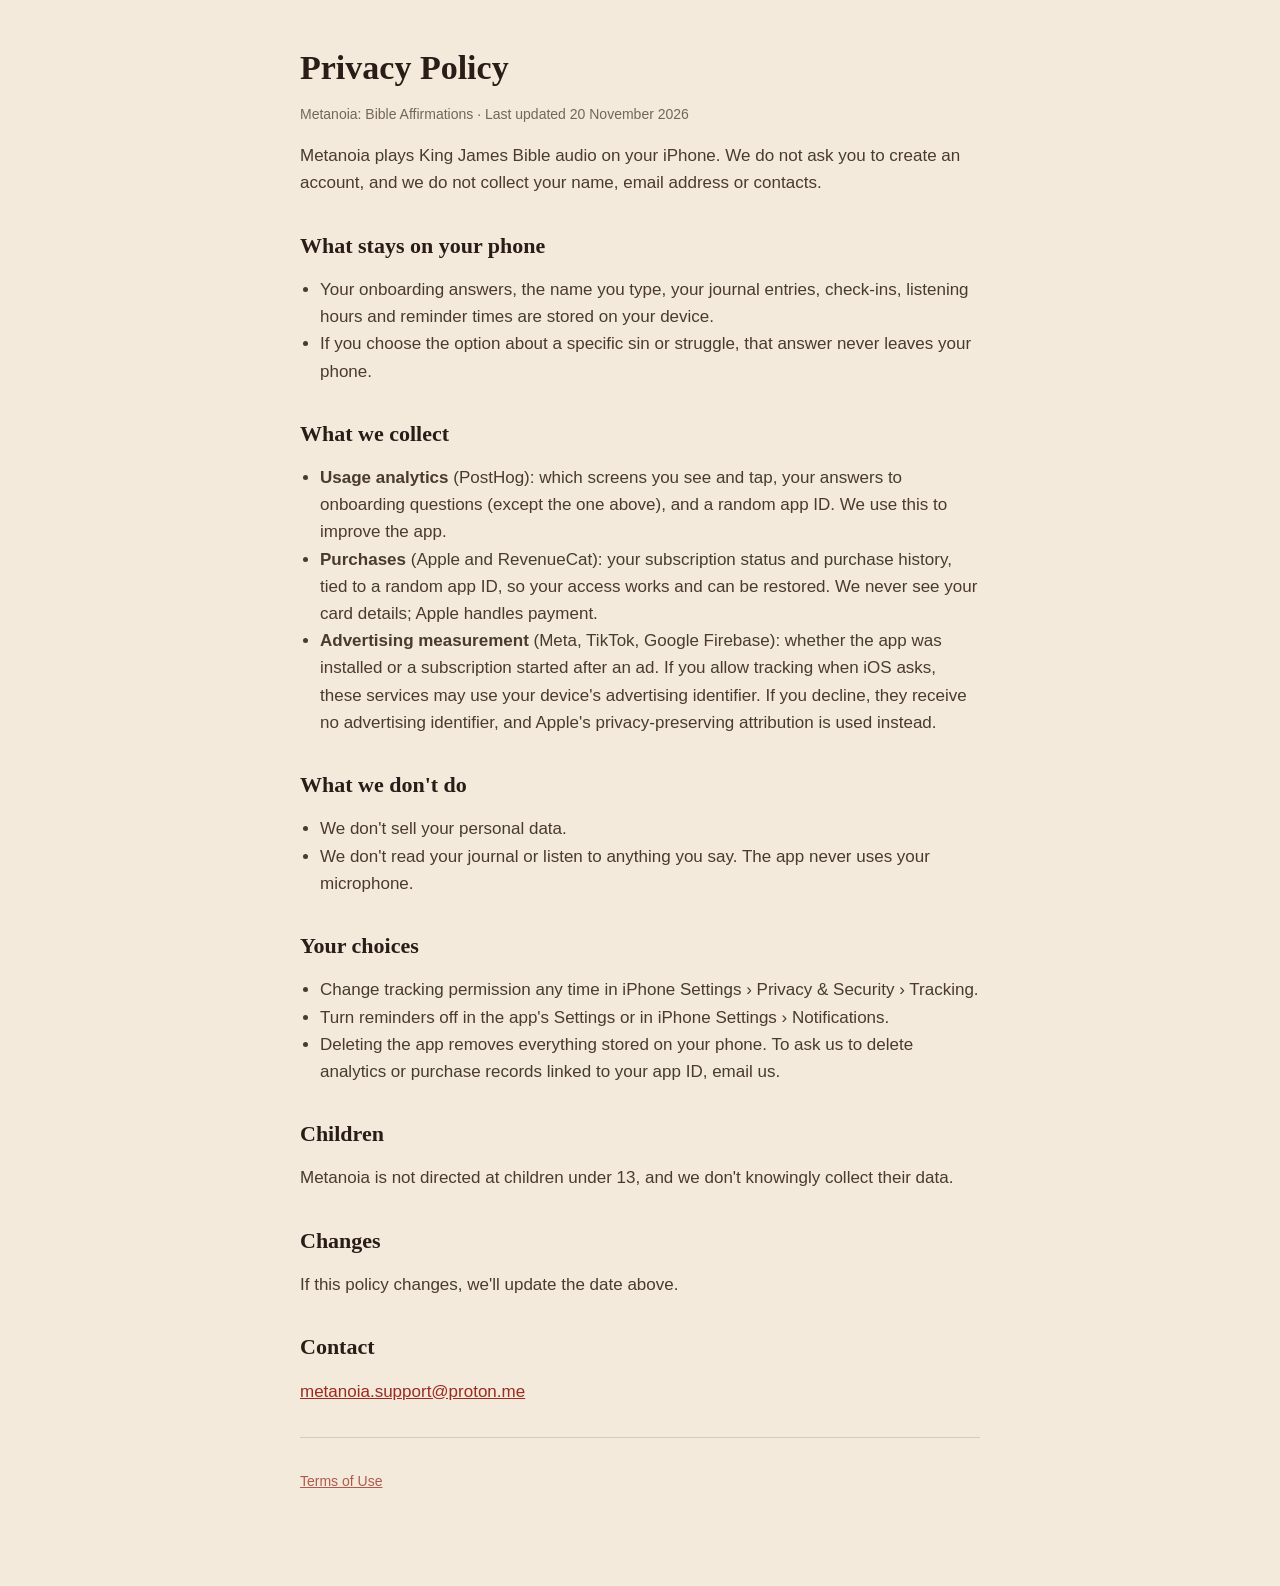
==== privacy.html @ ab2eb457 "Metanoia privacy, terms and support pages" ====
<!doctype html><html lang="en"><head><meta charset="utf-8"><meta name="viewport" content="width=device-width,initial-scale=1">
<title>Metanoia Privacy Policy</title><link rel="stylesheet" href="style.css"></head><body><main>
<h1>Privacy Policy</h1><p class="muted">Metanoia: Bible Affirmations · Last updated 20 November 2026</p>
<p>Metanoia plays King James Bible audio on your iPhone. We do not ask you to create an account, and we do not collect your name, email address or contacts.</p>
<h2>What stays on your phone</h2>
<ul><li>Your onboarding answers, the name you type, your journal entries, check-ins, listening hours and reminder times are stored on your device.</li>
<li>If you choose the option about a specific sin or struggle, that answer never leaves your phone.</li></ul>
<h2>What we collect</h2>
<ul><li><b>Usage analytics</b> (PostHog): which screens you see and tap, your answers to onboarding questions (except the one above), and a random app ID. We use this to improve the app.</li>
<li><b>Purchases</b> (Apple and RevenueCat): your subscription status and purchase history, tied to a random app ID, so your access works and can be restored. We never see your card details; Apple handles payment.</li>
<li><b>Advertising measurement</b> (Meta, TikTok, Google Firebase): whether the app was installed or a subscription started after an ad. If you allow tracking when iOS asks, these services may use your device's advertising identifier. If you decline, they receive no advertising identifier, and Apple's privacy-preserving attribution is used instead.</li></ul>
<h2>What we don't do</h2>
<ul><li>We don't sell your personal data.</li><li>We don't read your journal or listen to anything you say. The app never uses your microphone.</li></ul>
<h2>Your choices</h2>
<ul><li>Change tracking permission any time in iPhone Settings › Privacy &amp; Security › Tracking.</li>
<li>Turn reminders off in the app's Settings or in iPhone Settings › Notifications.</li>
<li>Deleting the app removes everything stored on your phone. To ask us to delete analytics or purchase records linked to your app ID, email us.</li></ul>
<h2>Children</h2><p>Metanoia is not directed at children under 13, and we don't knowingly collect their data.</p>
<h2>Changes</h2><p>If this policy changes, we'll update the date above.</p>
<h2>Contact</h2><p><a href="mailto:metanoia.support@proton.me">metanoia.support@proton.me</a></p>
<hr><p class="muted"><a href="terms.html">Terms of Use</a></p></main></body></html>
---- style.css ----
:root{--bg:#F3EADB;--ink:#2A1C16;--body:#4A3A30;--rule:#D9CBB3;--accent:#9A2B1F}
@media (prefers-color-scheme:dark){:root{--bg:#0B0B0C;--ink:#F3EADB;--body:#C9BFB0;--rule:#2A2A2C;--accent:#E2B062}}
body{margin:0;background:var(--bg);color:var(--body);font:17px/1.6 -apple-system,BlinkMacSystemFont,"Segoe UI",sans-serif}
main{max-width:680px;margin:0 auto;padding:48px 16px 80px}
h1,h2{font-family:Georgia,"Times New Roman",serif;color:var(--ink);line-height:1.2}
h1{font-size:34px;margin:0 0 4px}h2{font-size:22px;margin:36px 0 8px}
a{color:var(--accent)}.muted{font-size:14px;opacity:.75}hr{border:0;border-top:1px solid var(--rule);margin:32px 0}
ul{padding-left:20px}
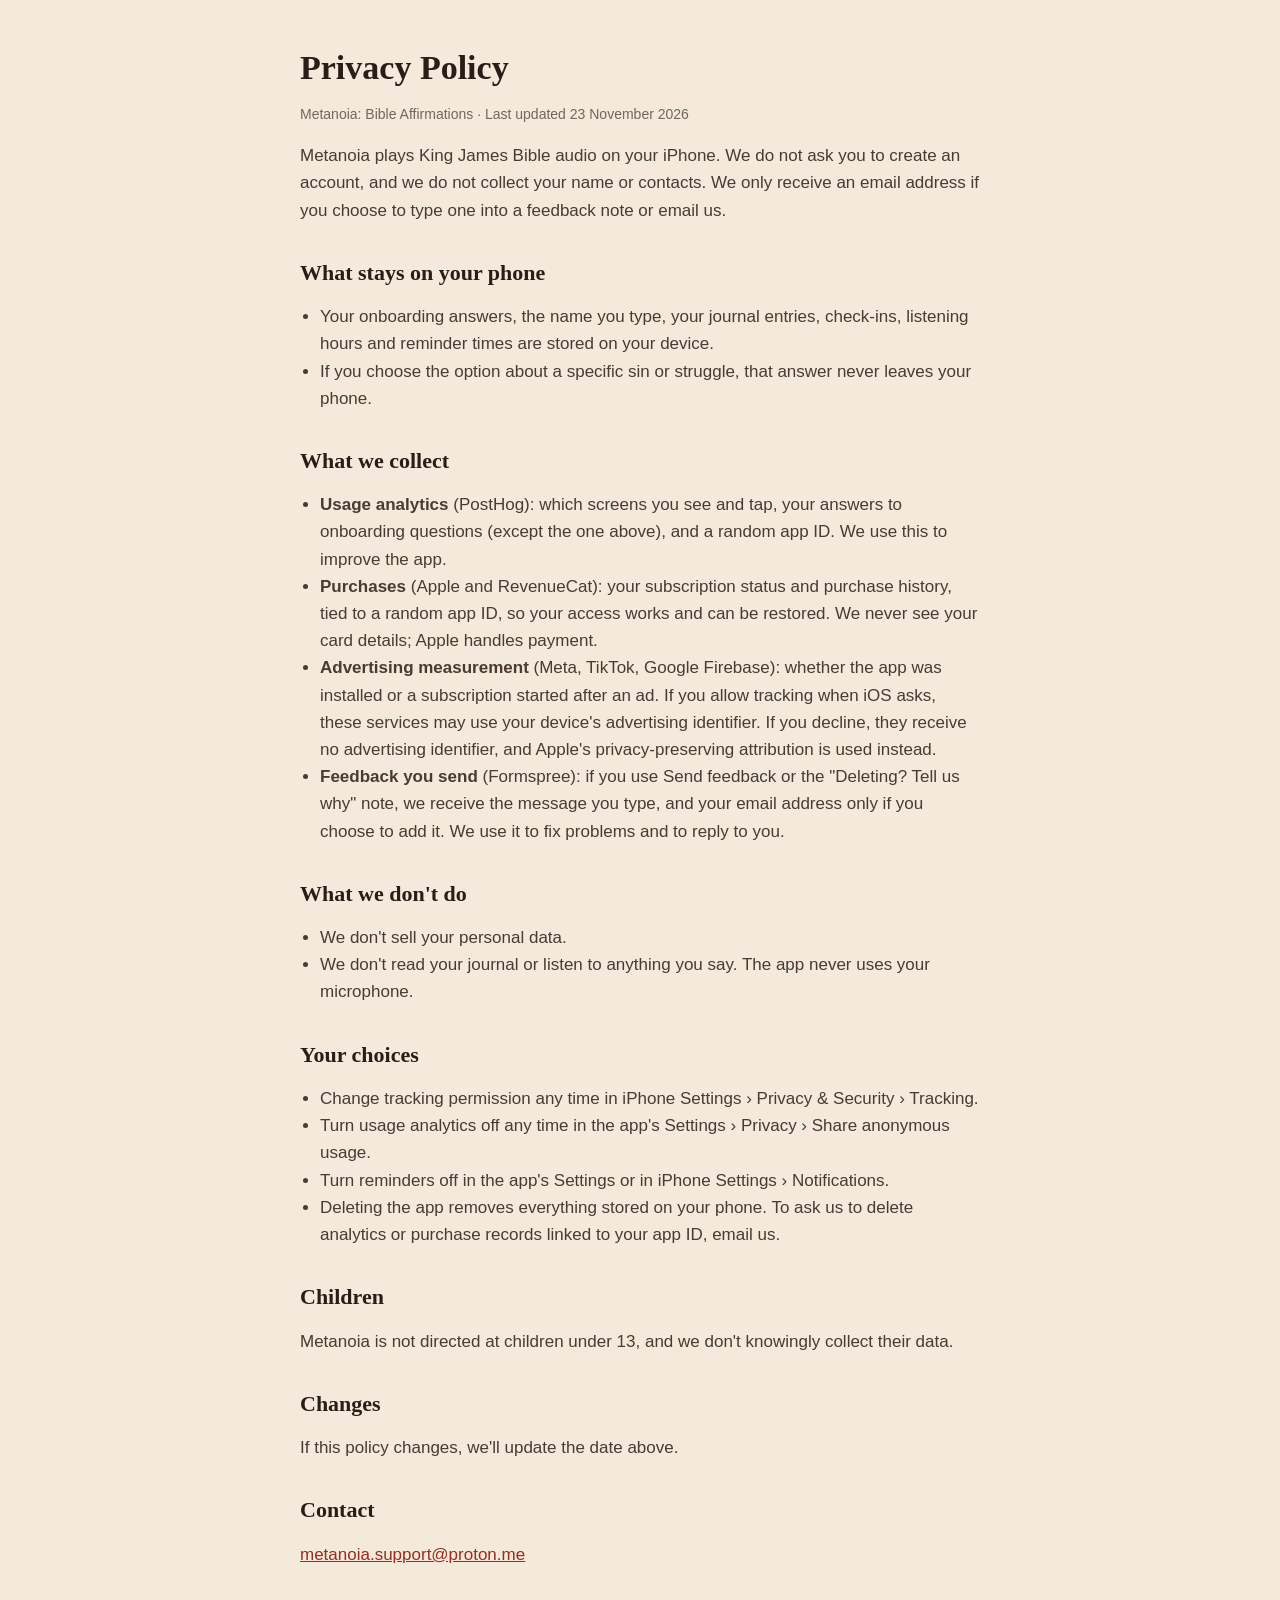
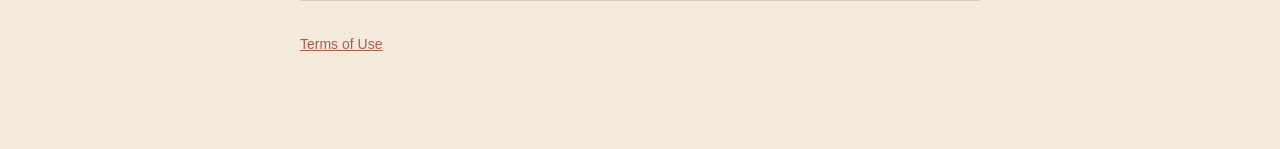
==== commit 6342f945: "Terms: correct annual price to $59.99, name the one-time offers; privacy: feedback notes, analytics " ====
--- a/privacy.html
+++ b/privacy.html
@@ -1,18 +1,20 @@
 <!doctype html><html lang="en"><head><meta charset="utf-8"><meta name="viewport" content="width=device-width,initial-scale=1">
 <title>Metanoia Privacy Policy</title><link rel="stylesheet" href="style.css"></head><body><main>
-<h1>Privacy Policy</h1><p class="muted">Metanoia: Bible Affirmations · Last updated 20 November 2026</p>
-<p>Metanoia plays King James Bible audio on your iPhone. We do not ask you to create an account, and we do not collect your name, email address or contacts.</p>
+<h1>Privacy Policy</h1><p class="muted">Metanoia: Bible Affirmations · Last updated 23 November 2026</p>
+<p>Metanoia plays King James Bible audio on your iPhone. We do not ask you to create an account, and we do not collect your name or contacts. We only receive an email address if you choose to type one into a feedback note or email us.</p>
 <h2>What stays on your phone</h2>
 <ul><li>Your onboarding answers, the name you type, your journal entries, check-ins, listening hours and reminder times are stored on your device.</li>
 <li>If you choose the option about a specific sin or struggle, that answer never leaves your phone.</li></ul>
 <h2>What we collect</h2>
 <ul><li><b>Usage analytics</b> (PostHog): which screens you see and tap, your answers to onboarding questions (except the one above), and a random app ID. We use this to improve the app.</li>
 <li><b>Purchases</b> (Apple and RevenueCat): your subscription status and purchase history, tied to a random app ID, so your access works and can be restored. We never see your card details; Apple handles payment.</li>
-<li><b>Advertising measurement</b> (Meta, TikTok, Google Firebase): whether the app was installed or a subscription started after an ad. If you allow tracking when iOS asks, these services may use your device's advertising identifier. If you decline, they receive no advertising identifier, and Apple's privacy-preserving attribution is used instead.</li></ul>
+<li><b>Advertising measurement</b> (Meta, TikTok, Google Firebase): whether the app was installed or a subscription started after an ad. If you allow tracking when iOS asks, these services may use your device's advertising identifier. If you decline, they receive no advertising identifier, and Apple's privacy-preserving attribution is used instead.</li>
+<li><b>Feedback you send</b> (Formspree): if you use Send feedback or the "Deleting? Tell us why" note, we receive the message you type, and your email address only if you choose to add it. We use it to fix problems and to reply to you.</li></ul>
 <h2>What we don't do</h2>
 <ul><li>We don't sell your personal data.</li><li>We don't read your journal or listen to anything you say. The app never uses your microphone.</li></ul>
 <h2>Your choices</h2>
 <ul><li>Change tracking permission any time in iPhone Settings › Privacy &amp; Security › Tracking.</li>
+<li>Turn usage analytics off any time in the app's Settings › Privacy › Share anonymous usage.</li>
 <li>Turn reminders off in the app's Settings or in iPhone Settings › Notifications.</li>
 <li>Deleting the app removes everything stored on your phone. To ask us to delete analytics or purchase records linked to your app ID, email us.</li></ul>
 <h2>Children</h2><p>Metanoia is not directed at children under 13, and we don't knowingly collect their data.</p>
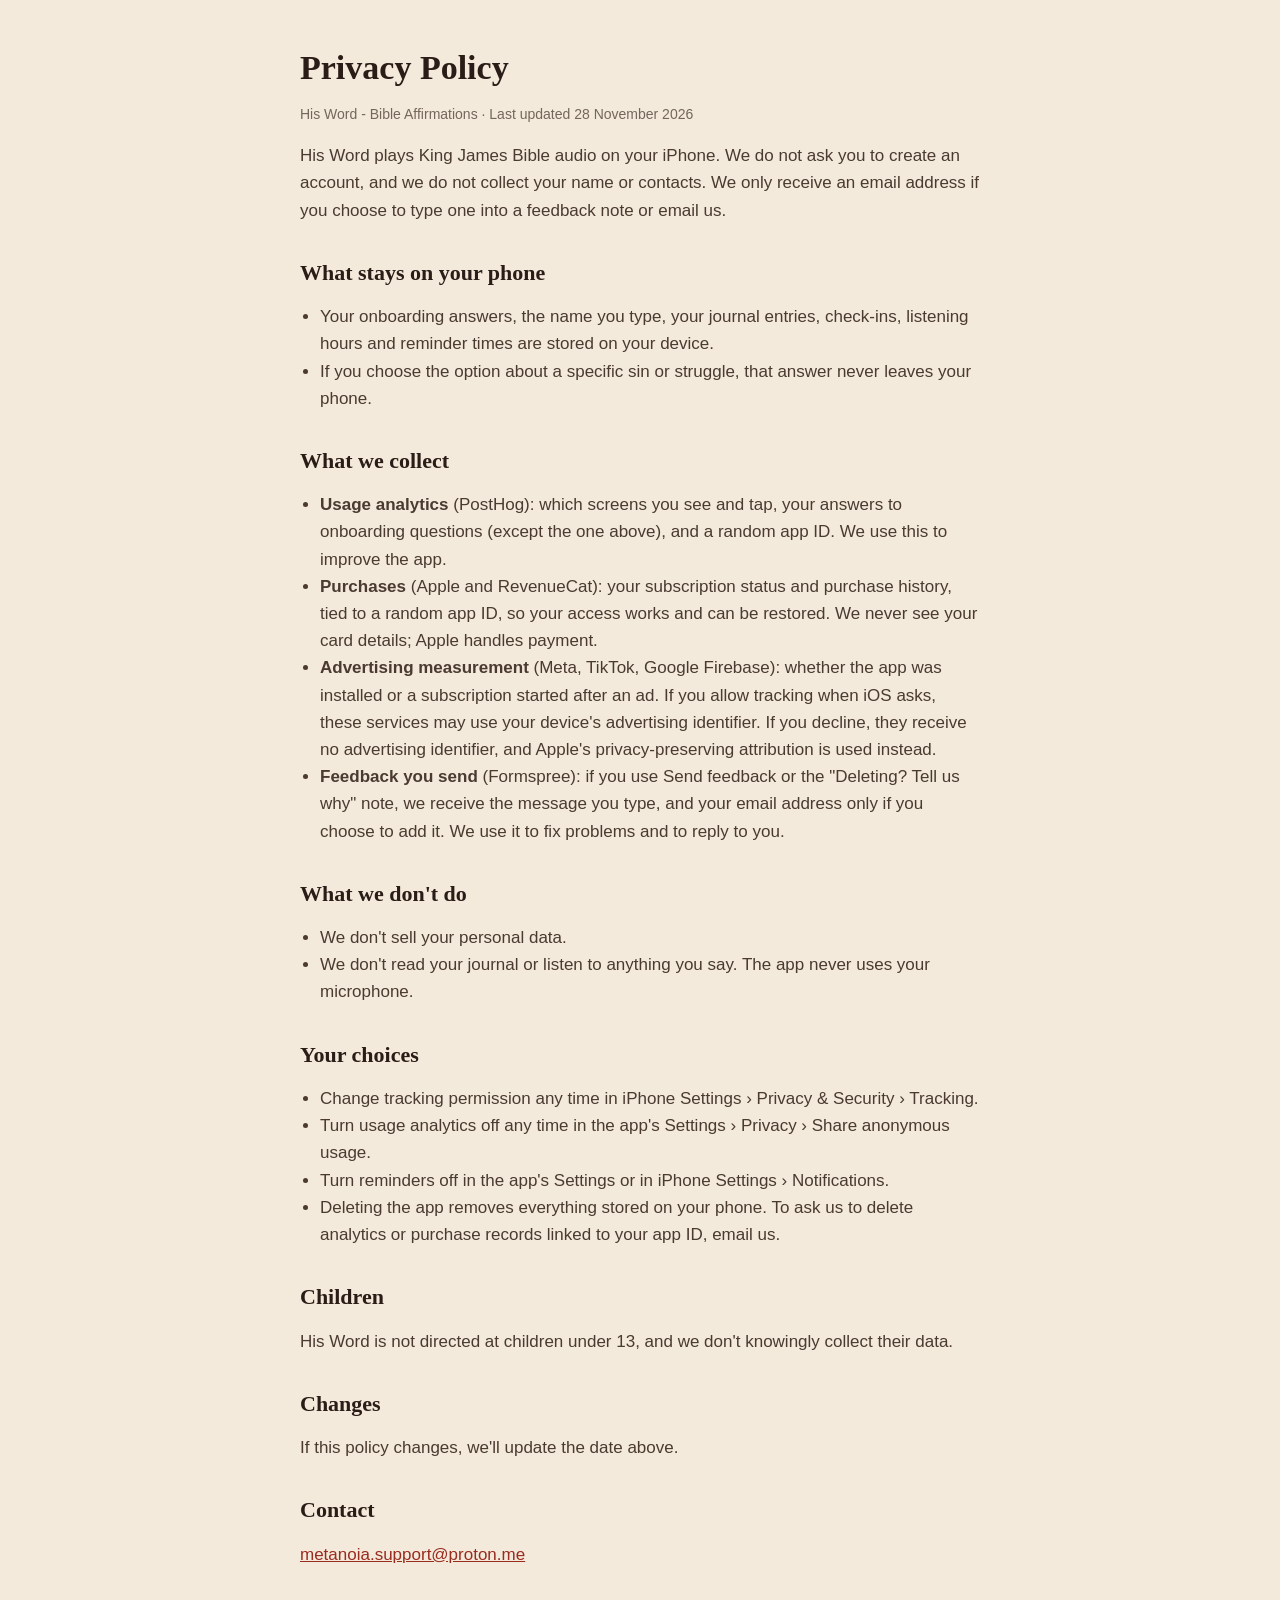
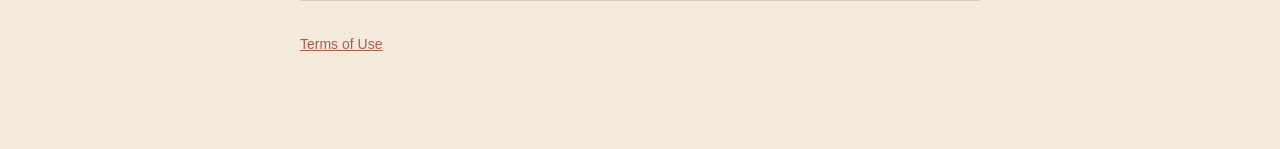
==== commit cf71db84: "Rebrand to His Word; annual $39.99, free 4-day challenge in terms Co-Authored-By: Claude Opus 5.5 <n" ====
--- a/privacy.html
+++ b/privacy.html
@@ -1,7 +1,7 @@
 <!doctype html><html lang="en"><head><meta charset="utf-8"><meta name="viewport" content="width=device-width,initial-scale=1">
-<title>Metanoia Privacy Policy</title><link rel="stylesheet" href="style.css"></head><body><main>
-<h1>Privacy Policy</h1><p class="muted">Metanoia: Bible Affirmations · Last updated 23 November 2026</p>
-<p>Metanoia plays King James Bible audio on your iPhone. We do not ask you to create an account, and we do not collect your name or contacts. We only receive an email address if you choose to type one into a feedback note or email us.</p>
+<title>His Word Privacy Policy</title><link rel="stylesheet" href="style.css"></head><body><main>
+<h1>Privacy Policy</h1><p class="muted">His Word - Bible Affirmations · Last updated 28 November 2026</p>
+<p>His Word plays King James Bible audio on your iPhone. We do not ask you to create an account, and we do not collect your name or contacts. We only receive an email address if you choose to type one into a feedback note or email us.</p>
 <h2>What stays on your phone</h2>
 <ul><li>Your onboarding answers, the name you type, your journal entries, check-ins, listening hours and reminder times are stored on your device.</li>
 <li>If you choose the option about a specific sin or struggle, that answer never leaves your phone.</li></ul>
@@ -17,7 +17,7 @@
 <li>Turn usage analytics off any time in the app's Settings › Privacy › Share anonymous usage.</li>
 <li>Turn reminders off in the app's Settings or in iPhone Settings › Notifications.</li>
 <li>Deleting the app removes everything stored on your phone. To ask us to delete analytics or purchase records linked to your app ID, email us.</li></ul>
-<h2>Children</h2><p>Metanoia is not directed at children under 13, and we don't knowingly collect their data.</p>
+<h2>Children</h2><p>His Word is not directed at children under 13, and we don't knowingly collect their data.</p>
 <h2>Changes</h2><p>If this policy changes, we'll update the date above.</p>
 <h2>Contact</h2><p><a href="mailto:metanoia.support@proton.me">metanoia.support@proton.me</a></p>
 <hr><p class="muted"><a href="terms.html">Terms of Use</a></p></main></body></html>
